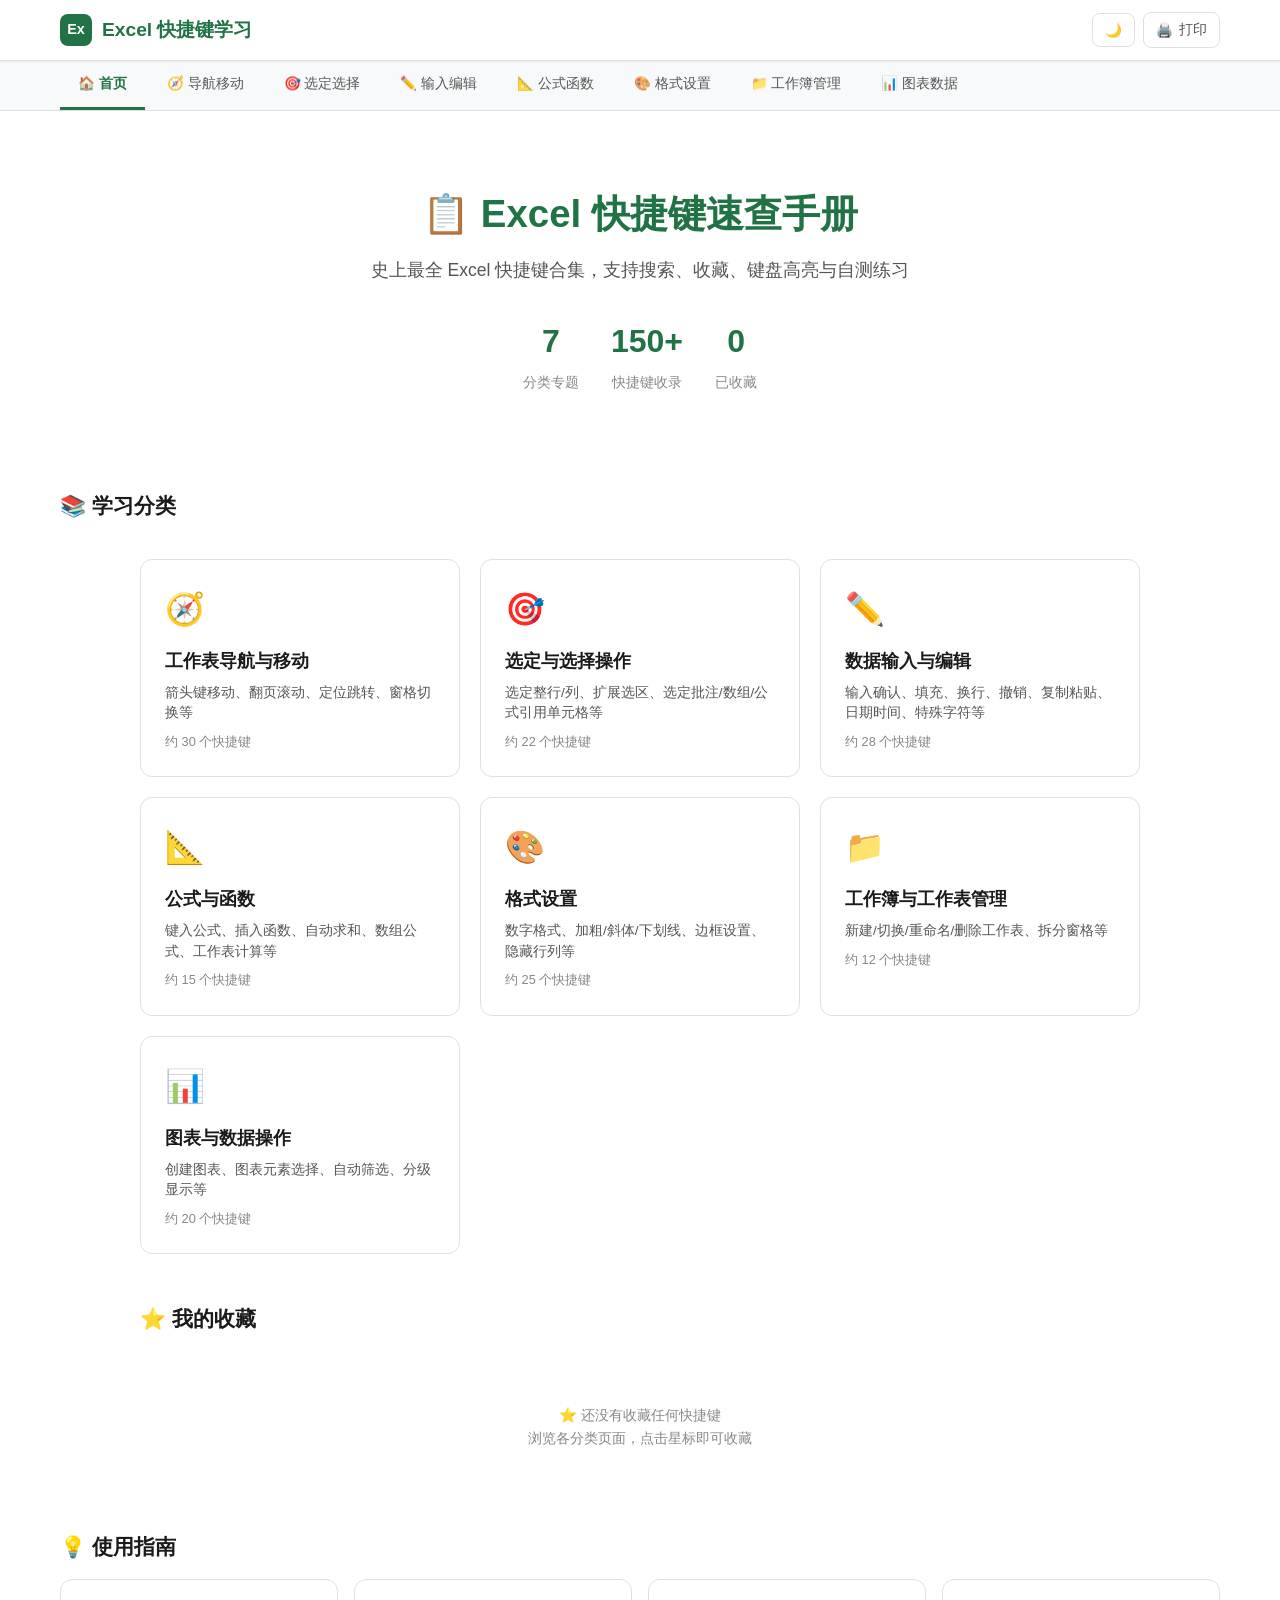
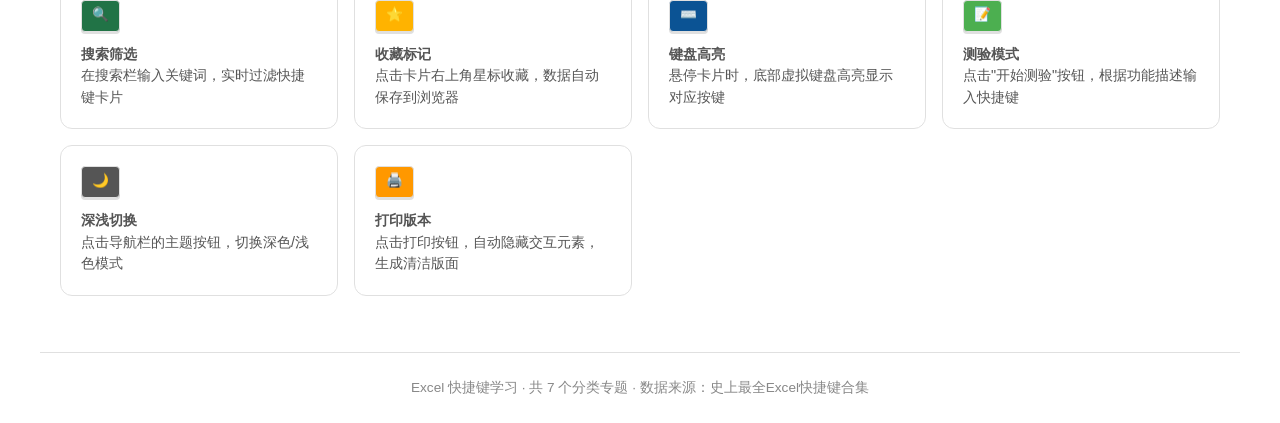
==== excel快捷键/index.html @ 7043cbdb "Add files via upload" ====
<!DOCTYPE html>
<html lang="zh-CN">
<head>
  <meta charset="UTF-8">
  <meta name="viewport" content="width=device-width, initial-scale=1.0">
  <title>Excel 快捷键学习 - 首页</title>
  <link rel="stylesheet" href="common.css">
  <style>
    /* 首页额外样式 */
    .hero-search {
      max-width: 500px;
      margin: 0 auto 40px;
      position: relative;
    }
    .hero-search input {
      width: 100%;
      padding: 14px 20px 14px 48px;
      border: 2px solid var(--border-color);
      border-radius: 28px;
      background: var(--bg-card);
      color: var(--text-primary);
      font-size: 1rem;
      outline: none;
      transition: border-color var(--transition-fast), box-shadow var(--transition-fast);
    }
    .hero-search input:focus {
      border-color: var(--color-primary);
      box-shadow: 0 0 0 4px rgba(33, 115, 70, 0.12);
    }
    .hero-search-icon {
      position: absolute;
      left: 18px;
      top: 50%;
      transform: translateY(-50%);
      font-size: 1.2rem;
      color: var(--text-tertiary);
      pointer-events: none;
    }
    .quick-stats {
      display: flex;
      justify-content: center;
      gap: 32px;
      margin-bottom: 48px;
      flex-wrap: wrap;
    }
    .quick-stat {
      text-align: center;
    }
    .quick-stat-number {
      font-size: 2rem;
      font-weight: 800;
      color: var(--color-primary);
    }
    .quick-stat-label {
      font-size: 0.85rem;
      color: var(--text-tertiary);
      margin-top: 4px;
    }
    .section-header {
      display: flex;
      align-items: center;
      justify-content: space-between;
      margin-bottom: 20px;
    }
    .view-all-link {
      font-size: 0.85rem;
      color: var(--text-link);
    }
  </style>
</head>
<body>

  <!-- ========== 顶部导航栏 ========== -->
  <nav class="top-nav">
    <div class="top-nav-inner">
      <a href="index.html" class="nav-brand">
        <div class="nav-brand-icon">Ex</div>
        <span>Excel 快捷键学习</span>
      </a>
      <div class="nav-actions">
        <button class="nav-btn tooltip" id="theme-toggle-btn" data-tooltip="切换主题" onclick="ExcelShortcuts.ThemeManager.toggle()">🌙</button>
        <button class="nav-btn tooltip" id="print-btn" data-tooltip="打印页面">🖨️ <span class="btn-text">打印</span></button>
      </div>
    </div>
  </nav>

  <!-- ========== 分类标签栏 ========== -->
  <div class="category-bar">
    <div class="category-bar-inner">
      <a class="category-tab active" href="index.html">🏠 首页</a>
      <a class="category-tab" href="page1-navigation.html">🧭 导航移动</a>
      <a class="category-tab" href="page2-selection.html">🎯 选定选择</a>
      <a class="category-tab" href="page3-editing.html">✏️ 输入编辑</a>
      <a class="category-tab" href="page4-formula.html">📐 公式函数</a>
      <a class="category-tab" href="page5-format.html">🎨 格式设置</a>
      <a class="category-tab" href="page6-workbook.html">📁 工作簿管理</a>
      <a class="category-tab" href="page7-chart-data.html">📊 图表数据</a>
    </div>
  </div>

  <!-- ========== 主内容 ========== -->
  <main class="main-content">

    <!-- Hero 区域 -->
    <section class="hero">
      <h1 class="hero-title">📋 Excel 快捷键速查手册</h1>
      <p class="hero-subtitle">史上最全 Excel 快捷键合集，支持搜索、收藏、键盘高亮与自测练习</p>

      <!-- 快速统计 -->
      <div class="quick-stats">
        <div class="quick-stat">
          <div class="quick-stat-number">7</div>
          <div class="quick-stat-label">分类专题</div>
        </div>
        <div class="quick-stat">
          <div class="quick-stat-number">150+</div>
          <div class="quick-stat-label">快捷键收录</div>
        </div>
        <div class="quick-stat">
          <div class="quick-stat-number" id="fav-count">0</div>
          <div class="quick-stat-label">已收藏</div>
        </div>
      </div>
    </section>

    <!-- 分类入口 -->
    <section>
      <div class="section-header">
        <h2 class="section-title">📚 学习分类</h2>
      </div>
      <div class="category-cards">

        <a class="category-card" href="page1-navigation.html">
          <div class="category-card-icon">🧭</div>
          <div class="category-card-title">工作表导航与移动</div>
          <div class="card-desc" style="font-size:0.85rem;">箭头键移动、翻页滚动、定位跳转、窗格切换等</div>
          <div class="category-card-count">约 30 个快捷键</div>
        </a>

        <a class="category-card" href="page2-selection.html">
          <div class="category-card-icon">🎯</div>
          <div class="category-card-title">选定与选择操作</div>
          <div class="card-desc" style="font-size:0.85rem;">选定整行/列、扩展选区、选定批注/数组/公式引用单元格等</div>
          <div class="category-card-count">约 22 个快捷键</div>
        </a>

        <a class="category-card" href="page3-editing.html">
          <div class="category-card-icon">✏️</div>
          <div class="category-card-title">数据输入与编辑</div>
          <div class="card-desc" style="font-size:0.85rem;">输入确认、填充、换行、撤销、复制粘贴、日期时间、特殊字符等</div>
          <div class="category-card-count">约 28 个快捷键</div>
        </a>

        <a class="category-card" href="page4-formula.html">
          <div class="category-card-icon">📐</div>
          <div class="category-card-title">公式与函数</div>
          <div class="card-desc" style="font-size:0.85rem;">键入公式、插入函数、自动求和、数组公式、工作表计算等</div>
          <div class="category-card-count">约 15 个快捷键</div>
        </a>

        <a class="category-card" href="page5-format.html">
          <div class="category-card-icon">🎨</div>
          <div class="category-card-title">格式设置</div>
          <div class="card-desc" style="font-size:0.85rem;">数字格式、加粗/斜体/下划线、边框设置、隐藏行列等</div>
          <div class="category-card-count">约 25 个快捷键</div>
        </a>

        <a class="category-card" href="page6-workbook.html">
          <div class="category-card-icon">📁</div>
          <div class="category-card-title">工作簿与工作表管理</div>
          <div class="card-desc" style="font-size:0.85rem;">新建/切换/重命名/删除工作表、拆分窗格等</div>
          <div class="category-card-count">约 12 个快捷键</div>
        </a>

        <a class="category-card" href="page7-chart-data.html">
          <div class="category-card-icon">📊</div>
          <div class="category-card-title">图表与数据操作</div>
          <div class="card-desc" style="font-size:0.85rem;">创建图表、图表元素选择、自动筛选、分级显示等</div>
          <div class="category-card-count">约 20 个快捷键</div>
        </a>

      </div>
    </section>

    <!-- 收藏列表 -->
    <section class="favorites-section">
      <div class="section-header">
        <h2 class="section-title">⭐ 我的收藏</h2>
        <span class="view-all-link" id="clear-fav-btn" style="cursor:pointer; display:none;" onclick="clearAllFavorites()">清空收藏</span>
      </div>
      <div id="favorites-list">
        <div class="empty-state">⭐ 还没有收藏任何快捷键<br>浏览各分类页面，点击星标即可收藏</div>
      </div>
    </section>

    <!-- 使用指南 -->
    <section style="margin-top:48px;">
      <h2 class="section-title">💡 使用指南</h2>
      <div class="cards-grid" style="grid-template-columns: repeat(auto-fill, minmax(220px, 1fr));">

        <div class="shortcut-card" style="cursor:default;">
          <div class="card-header"><div class="card-keys"><span class="key-tag" style="background:var(--color-primary);color:#fff;">🔍</span></div></div>
          <div class="card-desc"><strong>搜索筛选</strong><br>在搜索栏输入关键词，实时过滤快捷键卡片</div>
        </div>

        <div class="shortcut-card" style="cursor:default;">
          <div class="card-header"><div class="card-keys"><span class="key-tag" style="background:var(--color-star);color:#fff;">⭐</span></div></div>
          <div class="card-desc"><strong>收藏标记</strong><br>点击卡片右上角星标收藏，数据自动保存到浏览器</div>
        </div>

        <div class="shortcut-card" style="cursor:default;">
          <div class="card-header"><div class="card-keys"><span class="key-tag" style="background:var(--color-accent);color:#fff;">⌨️</span></div></div>
          <div class="card-desc"><strong>键盘高亮</strong><br>悬停卡片时，底部虚拟键盘高亮显示对应按键</div>
        </div>

        <div class="shortcut-card" style="cursor:default;">
          <div class="card-header"><div class="card-keys"><span class="key-tag" style="background:var(--color-success);color:#fff;">📝</span></div></div>
          <div class="card-desc"><strong>测验模式</strong><br>点击"开始测验"按钮，根据功能描述输入快捷键</div>
        </div>

        <div class="shortcut-card" style="cursor:default;">
          <div class="card-header"><div class="card-keys"><span class="key-tag" style="background:var(--text-secondary);color:#fff;">🌙</span></div></div>
          <div class="card-desc"><strong>深浅切换</strong><br>点击导航栏的主题按钮，切换深色/浅色模式</div>
        </div>

        <div class="shortcut-card" style="cursor:default;">
          <div class="card-header"><div class="card-keys"><span class="key-tag" style="background:var(--color-warning);color:#fff;">🖨️</span></div></div>
          <div class="card-desc"><strong>打印版本</strong><br>点击打印按钮，自动隐藏交互元素，生成清洁版面</div>
        </div>

      </div>
    </section>

  </main>

  <!-- ========== 页脚 ========== -->
  <footer class="page-footer" style="justify-content:center;">
    <div class="footer-page-info">Excel 快捷键学习 · 共 7 个分类专题 · 数据来源：史上最全Excel快捷键合集</div>
  </footer>

  <!-- ========== 全局数据（首页用于收藏展示） ========== -->
  <script>
    // 首页的全局快捷键数据（用于收藏展示）
    window.ALL_SHORTCUTS = [
      // Page 1 - 导航移动
      {id:'nav-01',keys:'箭头键',desc:'向上、下、左或右移动一个单元格',subcategory:'基础移动'},
      {id:'nav-02',keys:'Ctrl+箭头键',desc:'移动到当前数据区域的边缘',subcategory:'基础移动'},
      {id:'nav-03',keys:'Home',desc:'移动到行首',subcategory:'基础移动'},
      {id:'nav-04',keys:'Ctrl+Home',desc:'移动到工作表的开头',subcategory:'基础移动'},
      {id:'nav-05',keys:'Ctrl+End',desc:'移动到工作表的最后一个单元格',subcategory:'基础移动'},
      {id:'nav-06',keys:'PageDown',desc:'向下移动一屏',subcategory:'翻页滚动'},
      {id:'nav-07',keys:'PageUp',desc:'向上移动一屏',subcategory:'翻页滚动'},
      {id:'nav-08',keys:'Alt+PageDown',desc:'向右移动一屏',subcategory:'翻页滚动'},
      {id:'nav-09',keys:'Alt+PageUp',desc:'向左移动一屏',subcategory:'翻页滚动'},
      {id:'nav-10',keys:'Ctrl+F6',desc:'"窗口"菜单上的"拆分"命令',subcategory:'窗格切换'},
      {id:'nav-11',keys:'Shift+F6',desc:'切换到被拆分的工作表中的上一个窗格',subcategory:'窗格切换'},
      {id:'nav-12',keys:'Ctrl+Backspace',desc:'滚动以显示活动单元格',subcategory:'翻页滚动'},
      {id:'nav-13',keys:'F5',desc:'弹出"定位"对话框',subcategory:'定位查找'},
      {id:'nav-14',keys:'Shift+F5',desc:'弹出"查找"对话框',subcategory:'定位查找'},
      {id:'nav-15',keys:'Shift+F4',desc:'重复上一次"查找"操作',subcategory:'定位查找'},
      {id:'nav-16',keys:'Enter',desc:'在选定区域内从上往下移动',subcategory:'区域内移动'},
      {id:'nav-17',keys:'Shift+Enter',desc:'在选定区域内从下往上移动',subcategory:'区域内移动'},
      {id:'nav-18',keys:'Tab',desc:'在选定区域中从左向右移动',subcategory:'区域内移动'},
      {id:'nav-19',keys:'Shift+Tab',desc:'在选定区域中从右向左移动',subcategory:'区域内移动'},
      {id:'nav-20',keys:'Ctrl+句号',desc:'按顺时针方向移动到选定区域的下一个角',subcategory:'区域内移动'},
      {id:'nav-21',keys:'Ctrl+Alt+向右键',desc:'向右切换到下一个不相邻的选定区域',subcategory:'区域内移动'},
      {id:'nav-22',keys:'Ctrl+Alt+向左键',desc:'向左切换到下一个不相邻的选定区域',subcategory:'区域内移动'},
      {id:'nav-23',keys:'End',desc:'打开或关闭"结束"模式',subcategory:'End模式'},
      {id:'nav-24',keys:'End+箭头键',desc:'在一行或一列内以数据块为单位移动',subcategory:'End模式'},
      {id:'nav-25',keys:'End+Home',desc:'移动到工作表的最后一个单元格',subcategory:'End模式'},
      {id:'nav-26',keys:'End+Enter',desc:'移动到当前行中最右边的非空单元格',subcategory:'End模式'},
      {id:'nav-27',keys:'ScrollLock',desc:'打开或关闭ScrollLock',subcategory:'ScrollLock模式'},
      {id:'nav-28',keys:'ScrollLock+Home',desc:'移动到窗口左上角的单元格',subcategory:'ScrollLock模式'},
      {id:'nav-29',keys:'ScrollLock+End',desc:'移动到窗口右下角的单元格',subcategory:'ScrollLock模式'},
      {id:'nav-30',keys:'ScrollLock+向上/向下键',desc:'向上或向下滚动一行',subcategory:'ScrollLock模式'},
      // Page 2 - 选定选择
      {id:'sel-01',keys:'Ctrl+空格',desc:'选定整列',subcategory:'基础选定'},
      {id:'sel-02',keys:'Shift+空格',desc:'选定整行',subcategory:'基础选定'},
      {id:'sel-03',keys:'Ctrl+A',desc:'选定整张工作表',subcategory:'基础选定'},
      {id:'sel-04',keys:'Shift+Backspace',desc:'在选定了多个单元格的情况下，只选定活动单元格',subcategory:'基础选定'},
      {id:'sel-05',keys:'Ctrl+Shift+空格键',desc:'选定工作表上的所有对象',subcategory:'基础选定'},
      {id:'sel-06',keys:'Ctrl+6',desc:'在隐藏对象、显示对象和显示对象占位符之间切换',subcategory:'基础选定'},
      {id:'sel-07',keys:'Ctrl+Shift+*',desc:'选定活动单元格周围的当前区域',subcategory:'特殊选定'},
      {id:'sel-08',keys:'Ctrl+/',desc:'选定包含活动单元格的数组',subcategory:'特殊选定'},
      {id:'sel-09',keys:'Ctrl+Shift+O',desc:'选定含有批注的所有单元格',subcategory:'特殊选定'},
      {id:'sel-10',keys:'Ctrl+\\',desc:'在选定的行中，选取与活动单元格中的值不匹配的单元格',subcategory:'特殊选定'},
      {id:'sel-11',keys:'Ctrl+Shift+|',desc:'在选定的列中，选取与活动单元格中的值不匹配的单元格',subcategory:'特殊选定'},
      {id:'sel-12',keys:'Ctrl+[',desc:'选取由公式直接引用的所有单元格',subcategory:'公式引用选定'},
      {id:'sel-13',keys:'Ctrl+Shift+{',desc:'选取由公式直接或间接引用的所有单元格',subcategory:'公式引用选定'},
      {id:'sel-14',keys:'Ctrl+]',desc:'选取包含直接引用活动单元格的公式的单元格',subcategory:'公式引用选定'},
      {id:'sel-15',keys:'Ctrl+Shift+}',desc:'选取包含直接或间接引用活动单元格的公式的单元格',subcategory:'公式引用选定'},
      {id:'sel-16',keys:'Alt+;',desc:'选取当前选定区域中的可见单元格',subcategory:'特殊选定'},
      {id:'sel-17',keys:'F8',desc:'打开或关闭扩展模式',subcategory:'扩展选区'},
      {id:'sel-18',keys:'Shift+F8',desc:'将其他区域的单元格添加到选定区域中',subcategory:'扩展选区'},
      {id:'sel-19',keys:'Shift+箭头键',desc:'将选定区域扩展一个单元格',subcategory:'扩展选区'},
      {id:'sel-20',keys:'Shift+Home',desc:'将选定区域扩展到行首',subcategory:'扩展选区'},
      {id:'sel-21',keys:'Ctrl+Shift+Home',desc:'将选定区域扩展到工作表的开始处',subcategory:'扩展选区'},
      {id:'sel-22',keys:'Ctrl+Shift+End',desc:'将选定区域扩展到工作表上最后一个使用的单元格',subcategory:'扩展选区'},
      // Page 3 - 输入编辑
      {id:'edit-01',keys:'Enter',desc:'完成单元格输入并选取下一个单元格',subcategory:'输入确认'},
      {id:'edit-02',keys:'Alt+Enter',desc:'在单元格中换行',subcategory:'输入确认'},
      {id:'edit-03',keys:'Ctrl+Enter',desc:'用当前输入项填充选定的单元格区域',subcategory:'输入确认'},
      {id:'edit-04',keys:'Shift+Enter',desc:'完成单元格输入并向上选取上一个单元格',subcategory:'输入确认'},
      {id:'edit-05',keys:'Tab',desc:'完成单元格输入并向右选取下一个单元格',subcategory:'输入确认'},
      {id:'edit-06',keys:'Shift+Tab',desc:'完成单元格输入并向左选取上一个单元格',subcategory:'输入确认'},
      {id:'edit-07',keys:'Esc',desc:'取消单元格输入',subcategory:'输入确认'},
      {id:'edit-08',keys:'F4',desc:'重复上一次操作',subcategory:'编辑操作'},
      {id:'edit-09',keys:'Ctrl+D',desc:'向下填充',subcategory:'填充操作'},
      {id:'edit-10',keys:'Ctrl+R',desc:'向右填充',subcategory:'填充操作'},
      {id:'edit-11',keys:'Ctrl+Shift+F3',desc:'由行列标志创建名称',subcategory:'名称管理'},
      {id:'edit-12',keys:'Ctrl+F3',desc:'定义名称',subcategory:'名称管理'},
      {id:'edit-13',keys:'Ctrl+K',desc:'插入超链接',subcategory:'插入操作'},
      {id:'edit-14',keys:'Ctrl+;',desc:'输入日期',subcategory:'日期时间'},
      {id:'edit-15',keys:'Ctrl+Shift+:',desc:'输入时间',subcategory:'日期时间'},
      {id:'edit-16',keys:'Ctrl+Z',desc:'撤销上一次操作',subcategory:'编辑操作'},
      {id:'edit-17',keys:'Ctrl+C',desc:'复制选定的单元格',subcategory:'复制粘贴'},
      {id:'edit-18',keys:'Ctrl+X',desc:'剪切选定的单元格',subcategory:'复制粘贴'},
      {id:'edit-19',keys:'Ctrl+V',desc:'粘贴复制的单元格',subcategory:'复制粘贴'},
      {id:'edit-20',keys:'Del',desc:'清除选定单元格的内容',subcategory:'删除清除'},
      {id:'edit-21',keys:'Ctrl+连字符',desc:'删除选定的单元格',subcategory:'删除清除'},
      {id:'edit-22',keys:'Backspace',desc:'编辑活动单元格，然后清除该单元格',subcategory:'删除清除'},
      {id:'edit-23',keys:'F2',desc:'编辑活动单元格，将插入点放置到内容末尾',subcategory:'编辑操作'},
      {id:'edit-24',keys:'F7',desc:'弹出"拼写检查"对话框',subcategory:'编辑操作'},
      {id:'edit-25',keys:'Shift+F2',desc:'编辑单元格批注',subcategory:'编辑操作'},
      {id:'edit-26',keys:'Ctrl+Del',desc:'删除插入点到行末的文本',subcategory:'删除清除'},
      {id:'edit-27',keys:'Alt+向下键',desc:'显示清单的当前列中的数值下拉列表',subcategory:'输入辅助'},
      {id:'edit-28',keys:'Ctrl+Shift+Z',desc:'弹出"自动更正"智能标记时，撤销或恢复上一次的自动更正',subcategory:'编辑操作'},
      // Page 4 - 公式函数
      {id:'form-01',keys:'=',desc:'键入公式',subcategory:'公式输入'},
      {id:'form-02',keys:'F2',desc:'关闭编辑状态后，将插入点移动到编辑栏内',subcategory:'公式编辑'},
      {id:'form-03',keys:'Backspace',desc:'在编辑栏内，向左删除一个字符',subcategory:'公式编辑'},
      {id:'form-04',keys:'Ctrl+Shift+Enter',desc:'将公式作为数组公式输入',subcategory:'公式输入'},
      {id:'form-05',keys:'Shift+F3',desc:'在公式中，显示"插入函数"对话框',subcategory:'函数插入'},
      {id:'form-06',keys:'Ctrl+A',desc:'当插入点位于公式中函数名称右侧时，弹出"函数参数"对话框',subcategory:'函数插入'},
      {id:'form-07',keys:'Ctrl+Shift+A',desc:'当插入点位于函数名称右侧时，插入参数名和括号',subcategory:'函数插入'},
      {id:'form-08',keys:'F3',desc:'将定义的名称粘贴到公式中',subcategory:'公式编辑'},
      {id:'form-09',keys:'Alt+=',desc:'用SUM函数插入"自动求和"公式',subcategory:'快速公式'},
      {id:'form-10',keys:'Ctrl+Shift+\"',desc:'将活动单元格上方单元格中的数值复制到当前单元格或编辑栏',subcategory:'快速公式'},
      {id:'form-11',keys:"Ctrl+'",desc:'将活动单元格上方单元格中的公式复制到当前单元格或编辑栏',subcategory:'快速公式'},
      {id:'form-12',keys:'Ctrl+`',desc:'在显示单元格值和显示公式之间切换',subcategory:'公式显示'},
      {id:'form-13',keys:'F9',desc:'计算所有打开的工作簿中的所有工作表',subcategory:'计算控制'},
      {id:'form-14',keys:'Shift+F9',desc:'计算活动工作表',subcategory:'计算控制'},
      // Page 5 - 格式设置
      {id:'fmt-01',keys:'Alt+\'',desc:'弹出"样式"对话框',subcategory:'对话框'},
      {id:'fmt-02',keys:'Ctrl+1',desc:'弹出"单元格格式"对话框',subcategory:'对话框'},
      {id:'fmt-03',keys:'Ctrl+Shift+~',desc:'应用"常规"数字格式',subcategory:'数字格式'},
      {id:'fmt-04',keys:'Ctrl+Shift+$',desc:'应用带两个小数位的"贷币"格式',subcategory:'数字格式'},
      {id:'fmt-05',keys:'Ctrl+Shift+%',desc:'应用不带小数位的"百分比"格式',subcategory:'数字格式'},
      {id:'fmt-06',keys:'Ctrl+Shift+^',desc:'应用带两位小数位的"科学记数"数字格式',subcategory:'数字格式'},
      {id:'fmt-07',keys:'Ctrl+Shift+#',desc:'应用含年、月、日的"日期"格式',subcategory:'数字格式'},
      {id:'fmt-08',keys:'Ctrl+Shift+@',desc:'应用含小时和分钟的"时间"格式',subcategory:'数字格式'},
      {id:'fmt-09',keys:'Ctrl+Shift+!',desc:'应用带两位小数位、千位分隔符的数字格式',subcategory:'数字格式'},
      {id:'fmt-10',keys:'Ctrl+B',desc:'应用或取消加粗格式',subcategory:'字体样式'},
      {id:'fmt-11',keys:'Ctrl+I',desc:'应用或取消字体倾斜格式',subcategory:'字体样式'},
      {id:'fmt-12',keys:'Ctrl+U',desc:'应用或取消下画线',subcategory:'字体样式'},
      {id:'fmt-13',keys:'Ctrl+5',desc:'应用或取消删除线',subcategory:'字体样式'},
      {id:'fmt-14',keys:'Ctrl+9',desc:'隐藏选定行',subcategory:'行列操作'},
      {id:'fmt-15',keys:'Ctrl+Shift+(',desc:'取消选定区域内的所有隐藏行的隐藏状态',subcategory:'行列操作'},
      {id:'fmt-16',keys:'Ctrl+0',desc:'隐藏选定列',subcategory:'行列操作'},
      {id:'fmt-17',keys:'Ctrl+Shift+)',desc:'取消选定区域内的所有隐藏列的隐藏状态',subcategory:'行列操作'},
      {id:'fmt-18',keys:'Ctrl+Shift+&',desc:'对选定单元格应用外边框',subcategory:'边框设置'},
      {id:'fmt-19',keys:'Ctrl+Shift+_',desc:'取消选定单元格的外边框',subcategory:'边框设置'},
      {id:'fmt-20',keys:'Alt+T',desc:'应用或取消上框线',subcategory:'边框设置'},
      {id:'fmt-21',keys:'Alt+B',desc:'应用或取消下框线',subcategory:'边框设置'},
      {id:'fmt-22',keys:'Alt+L',desc:'应用或取消左框线',subcategory:'边框设置'},
      {id:'fmt-23',keys:'Alt+R',desc:'应用或取消右框线',subcategory:'边框设置'},
      {id:'fmt-24',keys:'Alt+H',desc:'应用或取消水平分隔线',subcategory:'边框设置'},
      {id:'fmt-25',keys:'Alt+V',desc:'应用或取消垂直分隔线',subcategory:'边框设置'},
      // Page 6 - 工作簿管理
      {id:'wb-01',keys:'Shift+F11',desc:'插入新工作表',subcategory:'工作表操作'},
      {id:'wb-02',keys:'Alt+Shift+F1',desc:'插入新工作表',subcategory:'工作表操作'},
      {id:'wb-03',keys:'Ctrl+PageDown',desc:'移动到工作簿中的下一张工作表',subcategory:'工作表切换'},
      {id:'wb-04',keys:'Ctrl+PageUp',desc:'移动到工作簿中的上一张工作表',subcategory:'工作表切换'},
      {id:'wb-05',keys:'Shift+Ctrl+PageDown',desc:'选定当前工作表和下一张工作表',subcategory:'工作表选定'},
      {id:'wb-06',keys:'Shift+Ctrl+PageUp',desc:'选定当前工作表和上一张工作表',subcategory:'工作表选定'},
      {id:'wb-07',keys:'Alt+O H R',desc:'对当前工作表重命名',subcategory:'工作表操作'},
      {id:'wb-08',keys:'Alt+E M',desc:'移动或复制当前工作表',subcategory:'工作表操作'},
      {id:'wb-09',keys:'Alt+E L',desc:'删除当前工作表',subcategory:'工作表操作'},
      // Page 7 - 图表与数据
      {id:'cd-01',keys:'F11',desc:'创建当前区域中数据的图表',subcategory:'图表创建'},
      {id:'cd-02',keys:'Alt+F1',desc:'创建当前区域中数据的图表（嵌入式）',subcategory:'图表创建'},
      {id:'cd-03',keys:'向下键',desc:'选定图表中的上一组元素',subcategory:'图表导航'},
      {id:'cd-04',keys:'向上键',desc:'选择图表中的下一组元素',subcategory:'图表导航'},
      {id:'cd-05',keys:'向右键',desc:'选择分组中的下一个元素',subcategory:'图表导航'},
      {id:'cd-06',keys:'向左键',desc:'选择分组中的上一个元素',subcategory:'图表导航'},
      {id:'cd-07',keys:'Alt+向下键',desc:'显示当前列的"自动筛选"列表',subcategory:'自动筛选'},
      {id:'cd-08',keys:'向下键',desc:'选择"自动筛选"列表中的下一项',subcategory:'自动筛选'},
      {id:'cd-09',keys:'向上键',desc:'选择"自动筛选"列表中的上一项',subcategory:'自动筛选'},
      {id:'cd-10',keys:'Alt+向上键',desc:'关闭当前列的"自动筛选"列表',subcategory:'自动筛选'},
      {id:'cd-11',keys:'Home',desc:'选择"自动筛选"列表中的第一项',subcategory:'自动筛选'},
      {id:'cd-12',keys:'End',desc:'选择"自动筛选"列表中的最后一项',subcategory:'自动筛选'},
      {id:'cd-13',keys:'Enter',desc:'根据"自动筛选"列表中的选项筛选区域',subcategory:'自动筛选'},
      {id:'cd-14',keys:'Alt+Shift+向右键',desc:'对行或列分组',subcategory:'分级显示'},
      {id:'cd-15',keys:'Alt+Shift+向左键',desc:'取消行或列分组',subcategory:'分级显示'},
      {id:'cd-16',keys:'Ctrl+8',desc:'显示或隐藏分级显示符号',subcategory:'分级显示'},
    ];
  </script>

  <script src="common.js"></script>

  <script>
    // 首页额外逻辑
    document.addEventListener('DOMContentLoaded', function() {
      // 更新收藏计数
      const favCountEl = document.getElementById('fav-count');
      if (favCountEl) {
        favCountEl.textContent = ExcelShortcuts.FavoritesManager.count();
      }

      // 显示/隐藏清空按钮
      const clearBtn = document.getElementById('clear-fav-btn');
      if (clearBtn && ExcelShortcuts.FavoritesManager.count() > 0) {
        clearBtn.style.display = '';
      }

      // 渲染收藏列表
      ExcelShortcuts.renderFavorites();
    });

    function clearAllFavorites() {
      if (confirm('确定要清空所有收藏吗？')) {
        localStorage.removeItem('excel-shortcut-favorites');
        ExcelShortcuts.renderFavorites();
        const favCountEl = document.getElementById('fav-count');
        if (favCountEl) favCountEl.textContent = '0';
        const clearBtn = document.getElementById('clear-fav-btn');
        if (clearBtn) clearBtn.style.display = 'none';
      }
    }
  </script>

</body>
</html>
---- excel快捷键/common.css ----
/* ============================================
   Excel 快捷键学习页面 - 公用样式
   ============================================ */

/* ---------- CSS 变量（主题） ---------- */
:root {
  /* 浅色模式 */
  --bg-primary: #FFFFFF;
  --bg-secondary: #F8F9FA;
  --bg-card: #FFFFFF;
  --bg-card-hover: #F0F7F0;
  --bg-nav: #FFFFFF;
  --bg-keyboard: #E8E8E8;
  --bg-key: #FFFFFF;
  --bg-key-highlight: #217346;
  --bg-badge: #E8F5E9;
  --bg-input: #FFFFFF;
  --bg-quiz-correct: #E8F5E9;
  --bg-quiz-wrong: #FFEBEE;
  --bg-modal: rgba(0,0,0,0.5);

  --text-primary: #1A1A1A;
  --text-secondary: #555555;
  --text-tertiary: #888888;
  --text-on-primary: #FFFFFF;
  --text-key: #333333;
  --text-key-highlight: #FFFFFF;
  --text-link: #0B5394;

  --color-primary: #217346;
  --color-primary-light: #2E8B57;
  --color-primary-dark: #1A5C38;
  --color-accent: #0B5394;
  --color-warning: #FF9800;
  --color-danger: #F44336;
  --color-success: #4CAF50;
  --color-star: #FFB300;
  --color-star-empty: #CCCCCC;

  --border-color: #E0E0E0;
  --border-radius: 12px;
  --border-radius-sm: 8px;
  --border-radius-xs: 4px;

  --shadow-sm: 0 1px 3px rgba(0,0,0,0.08);
  --shadow-md: 0 4px 12px rgba(0,0,0,0.1);
  --shadow-lg: 0 8px 24px rgba(0,0,0,0.12);

  --transition-fast: 0.15s ease;
  --transition-normal: 0.3s ease;

  --font-family: -apple-system, BlinkMacSystemFont, "Segoe UI", "PingFang SC", "Hiragino Sans GB", "Microsoft YaHei", "Helvetica Neue", Helvetica, Arial, sans-serif;
  --font-mono: "SF Mono", "Fira Code", "Fira Mono", "Roboto Mono", "Courier New", monospace;
}

/* 深色模式 */
[data-theme="dark"] {
  --bg-primary: #1A1A2E;
  --bg-secondary: #16213E;
  --bg-card: #1E2A4A;
  --bg-card-hover: #243358;
  --bg-nav: #0F1629;
  --bg-keyboard: #16213E;
  --bg-key: #1E2A4A;
  --bg-key-highlight: #4CAF50;
  --bg-badge: #1B3A1B;
  --bg-input: #1E2A4A;
  --bg-quiz-correct: #1B3A1B;
  --bg-quiz-wrong: #3A1B1B;

  --text-primary: #E0E0E0;
  --text-secondary: #AAAAAA;
  --text-tertiary: #777777;
  --text-on-primary: #FFFFFF;
  --text-key: #D0D0D0;
  --text-key-highlight: #FFFFFF;
  --text-link: #64B5F6;

  --color-primary: #4CAF50;
  --color-primary-light: #66BB6A;
  --color-primary-dark: #388E3C;

  --border-color: #2A3A5C;

  --shadow-sm: 0 1px 3px rgba(0,0,0,0.3);
  --shadow-md: 0 4px 12px rgba(0,0,0,0.4);
  --shadow-lg: 0 8px 24px rgba(0,0,0,0.5);
}

/* ---------- 全局重置 ---------- */
*, *::before, *::after {
  box-sizing: border-box;
  margin: 0;
  padding: 0;
}

html {
  font-size: 16px;
  scroll-behavior: smooth;
}

body {
  font-family: var(--font-family);
  background-color: var(--bg-primary);
  color: var(--text-primary);
  line-height: 1.6;
  transition: background-color var(--transition-normal), color var(--transition-normal);
  min-height: 100vh;
}

a {
  color: var(--text-link);
  text-decoration: none;
  transition: color var(--transition-fast);
}

a:hover {
  color: var(--color-primary-light);
}

/* ---------- 顶部导航栏 ---------- */
.top-nav {
  position: sticky;
  top: 0;
  z-index: 1000;
  background: var(--bg-nav);
  border-bottom: 1px solid var(--border-color);
  box-shadow: var(--shadow-sm);
  transition: background var(--transition-normal), border-color var(--transition-normal);
}

.top-nav-inner {
  max-width: 1200px;
  margin: 0 auto;
  padding: 0 20px;
  display: flex;
  align-items: center;
  justify-content: space-between;
  height: 60px;
}

.nav-brand {
  display: flex;
  align-items: center;
  gap: 10px;
  font-size: 1.2rem;
  font-weight: 700;
  color: var(--color-primary);
  white-space: nowrap;
}

.nav-brand-icon {
  width: 32px;
  height: 32px;
  background: var(--color-primary);
  color: var(--text-on-primary);
  border-radius: var(--border-radius-sm);
  display: flex;
  align-items: center;
  justify-content: center;
  font-weight: 900;
  font-size: 0.9rem;
}

.nav-search {
  flex: 1;
  max-width: 400px;
  margin: 0 20px;
  position: relative;
}

.nav-search input {
  width: 100%;
  padding: 8px 16px 8px 40px;
  border: 1px solid var(--border-color);
  border-radius: 20px;
  background: var(--bg-input);
  color: var(--text-primary);
  font-size: 0.9rem;
  outline: none;
  transition: border-color var(--transition-fast), box-shadow var(--transition-fast);
}

.nav-search input:focus {
  border-color: var(--color-primary);
  box-shadow: 0 0 0 3px rgba(33, 115, 70, 0.15);
}

.nav-search-icon {
  position: absolute;
  left: 14px;
  top: 50%;
  transform: translateY(-50%);
  color: var(--text-tertiary);
  font-size: 0.9rem;
  pointer-events: none;
}

.nav-actions {
  display: flex;
  align-items: center;
  gap: 8px;
}

.nav-btn {
  background: none;
  border: 1px solid var(--border-color);
  border-radius: var(--border-radius-sm);
  padding: 8px 12px;
  cursor: pointer;
  color: var(--text-secondary);
  font-size: 0.85rem;
  display: flex;
  align-items: center;
  gap: 6px;
  transition: all var(--transition-fast);
  white-space: nowrap;
}

.nav-btn:hover {
  background: var(--bg-secondary);
  color: var(--text-primary);
  border-color: var(--color-primary);
}

.nav-btn.active {
  background: var(--color-primary);
  color: var(--text-on-primary);
  border-color: var(--color-primary);
}

/* ---------- 分类标签栏 ---------- */
.category-bar {
  background: var(--bg-secondary);
  border-bottom: 1px solid var(--border-color);
  overflow-x: auto;
  -webkit-overflow-scrolling: touch;
  scrollbar-width: none;
}

.category-bar::-webkit-scrollbar {
  display: none;
}

.category-bar-inner {
  max-width: 1200px;
  margin: 0 auto;
  padding: 0 20px;
  display: flex;
  gap: 4px;
}

.category-tab {
  padding: 12px 18px;
  font-size: 0.85rem;
  color: var(--text-secondary);
  white-space: nowrap;
  border-bottom: 3px solid transparent;
  cursor: pointer;
  transition: all var(--transition-fast);
  text-decoration: none;
  display: block;
}

.category-tab:hover {
  color: var(--color-primary);
  background: var(--bg-card-hover);
}

.category-tab.active {
  color: var(--color-primary);
  border-bottom-color: var(--color-primary);
  font-weight: 600;
}

/* ---------- 主内容区 ---------- */
.main-content {
  max-width: 1200px;
  margin: 0 auto;
  padding: 24px 20px;
}

.page-header {
  margin-bottom: 24px;
}

.page-title {
  font-size: 1.8rem;
  font-weight: 700;
  color: var(--text-primary);
  margin-bottom: 8px;
}

.page-desc {
  font-size: 0.95rem;
  color: var(--text-secondary);
}

.page-stats {
  display: flex;
  gap: 16px;
  margin-top: 12px;
  flex-wrap: wrap;
}

.stat-badge {
  background: var(--bg-badge);
  color: var(--color-primary);
  padding: 4px 12px;
  border-radius: 20px;
  font-size: 0.8rem;
  font-weight: 500;
}

/* ---------- 子分类筛选 ---------- */
.sub-filter {
  display: flex;
  flex-wrap: wrap;
  gap: 8px;
  margin-bottom: 20px;
}

.sub-filter-btn {
  padding: 6px 14px;
  border: 1px solid var(--border-color);
  border-radius: 20px;
  background: var(--bg-card);
  color: var(--text-secondary);
  font-size: 0.8rem;
  cursor: pointer;
  transition: all var(--transition-fast);
}

.sub-filter-btn:hover,
.sub-filter-btn.active {
  background: var(--color-primary);
  color: var(--text-on-primary);
  border-color: var(--color-primary);
}

/* ---------- 快捷键卡片网格 ---------- */
.cards-grid {
  display: grid;
  grid-template-columns: repeat(auto-fill, minmax(280px, 1fr));
  gap: 16px;
  margin-bottom: 32px;
}

.shortcut-card {
  background: var(--bg-card);
  border: 1px solid var(--border-color);
  border-radius: var(--border-radius);
  padding: 20px;
  cursor: pointer;
  transition: all var(--transition-normal);
  position: relative;
  display: flex;
  flex-direction: column;
  gap: 12px;
}

.shortcut-card:hover {
  background: var(--bg-card-hover);
  box-shadow: var(--shadow-md);
  transform: translateY(-2px);
}

.shortcut-card.highlighted {
  border-color: var(--color-primary);
  box-shadow: 0 0 0 2px rgba(33, 115, 70, 0.2);
}

.card-header {
  display: flex;
  justify-content: space-between;
  align-items: flex-start;
}

.card-keys {
  display: flex;
  align-items: center;
  gap: 6px;
  flex-wrap: wrap;
}

.key-tag {
  display: inline-flex;
  align-items: center;
  justify-content: center;
  padding: 4px 10px;
  background: var(--bg-keyboard);
  border: 1px solid var(--border-color);
  border-radius: var(--border-radius-xs);
  font-family: var(--font-mono);
  font-size: 0.85rem;
  font-weight: 600;
  color: var(--text-key);
  min-width: 32px;
  text-align: center;
  box-shadow: 0 2px 0 var(--border-color);
  transition: all var(--transition-fast);
}

.key-plus {
  color: var(--text-tertiary);
  font-size: 0.8rem;
  font-weight: 400;
}

.card-star {
  background: none;
  border: none;
  cursor: pointer;
  font-size: 1.2rem;
  color: var(--color-star-empty);
  transition: color var(--transition-fast), transform var(--transition-fast);
  padding: 4px;
  line-height: 1;
}

.card-star:hover {
  transform: scale(1.2);
}

.card-star.starred {
  color: var(--color-star);
}

.card-desc {
  font-size: 0.9rem;
  color: var(--text-secondary);
  line-height: 1.5;
}

.card-subcategory {
  font-size: 0.75rem;
  color: var(--text-tertiary);
  padding-top: 4px;
  border-top: 1px solid var(--border-color);
}

/* 卡片隐藏（搜索/筛选） */
.shortcut-card.hidden {
  display: none;
}

/* ---------- 虚拟键盘 ---------- */
.keyboard-section {
  margin-top: 32px;
  padding: 20px;
  background: var(--bg-secondary);
  border-radius: var(--border-radius);
  border: 1px solid var(--border-color);
}

.keyboard-title {
  font-size: 0.9rem;
  color: var(--text-secondary);
  margin-bottom: 16px;
  display: flex;
  align-items: center;
  gap: 8px;
}

.keyboard-container {
  display: flex;
  flex-direction: column;
  gap: 6px;
  max-width: 900px;
  margin: 0 auto;
}

.keyboard-row {
  display: flex;
  gap: 4px;
  justify-content: center;
}

.kb-key {
  display: flex;
  align-items: center;
  justify-content: center;
  height: 40px;
  min-width: 40px;
  padding: 0 8px;
  background: var(--bg-key);
  border: 1px solid var(--border-color);
  border-radius: var(--border-radius-xs);
  font-size: 0.7rem;
  font-family: var(--font-mono);
  color: var(--text-key);
  cursor: default;
  transition: all var(--transition-fast);
  box-shadow: 0 2px 0 var(--border-color);
  user-select: none;
}

.kb-key.highlight {
  background: var(--bg-key-highlight);
  color: var(--text-key-highlight);
  border-color: var(--bg-key-highlight);
  box-shadow: 0 2px 0 var(--color-primary-dark);
  transform: translateY(-1px);
}

/* 特殊宽度按键 */
.kb-key.w-tab { min-width: 60px; }
.kb-key.w-caps { min-width: 72px; }
.kb-key.w-shift { min-width: 90px; }
.kb-key.w-ctrl { min-width: 56px; }
.kb-key.w-alt { min-width: 48px; }
.kb-key.w-space { min-width: 240px; flex-grow: 1; max-width: 300px; }
.kb-key.w-enter { min-width: 80px; }
.kb-key.w-backspace { min-width: 72px; }

/* ---------- 测验模式 ---------- */
.quiz-overlay {
  display: none;
  position: fixed;
  inset: 0;
  background: var(--bg-modal);
  z-index: 2000;
  align-items: center;
  justify-content: center;
  padding: 20px;
}

.quiz-overlay.active {
  display: flex;
}

.quiz-panel {
  background: var(--bg-card);
  border-radius: var(--border-radius);
  padding: 32px;
  max-width: 520px;
  width: 100%;
  box-shadow: var(--shadow-lg);
  text-align: center;
}

.quiz-question {
  font-size: 1.1rem;
  color: var(--text-primary);
  margin-bottom: 8px;
  font-weight: 600;
}

.quiz-desc {
  font-size: 1rem;
  color: var(--text-secondary);
  margin-bottom: 24px;
  padding: 16px;
  background: var(--bg-secondary);
  border-radius: var(--border-radius-sm);
}

.quiz-input {
  width: 100%;
  padding: 12px 16px;
  border: 2px solid var(--border-color);
  border-radius: var(--border-radius-sm);
  font-size: 1rem;
  font-family: var(--font-mono);
  background: var(--bg-input);
  color: var(--text-primary);
  text-align: center;
  outline: none;
  transition: border-color var(--transition-fast);
}

.quiz-input:focus {
  border-color: var(--color-primary);
}

.quiz-feedback {
  margin-top: 16px;
  padding: 12px;
  border-radius: var(--border-radius-sm);
  font-size: 0.9rem;
  display: none;
}

.quiz-feedback.correct {
  display: block;
  background: var(--bg-quiz-correct);
  color: var(--color-success);
}

.quiz-feedback.wrong {
  display: block;
  background: var(--bg-quiz-wrong);
  color: var(--color-danger);
}

.quiz-actions {
  margin-top: 20px;
  display: flex;
  gap: 12px;
  justify-content: center;
}

.quiz-btn {
  padding: 10px 24px;
  border: none;
  border-radius: var(--border-radius-sm);
  font-size: 0.9rem;
  cursor: pointer;
  transition: all var(--transition-fast);
}

.quiz-btn-primary {
  background: var(--color-primary);
  color: var(--text-on-primary);
}

.quiz-btn-primary:hover {
  background: var(--color-primary-light);
}

.quiz-btn-secondary {
  background: var(--bg-secondary);
  color: var(--text-secondary);
  border: 1px solid var(--border-color);
}

.quiz-btn-secondary:hover {
  background: var(--bg-card-hover);
}

.quiz-score {
  margin-top: 16px;
  font-size: 0.85rem;
  color: var(--text-tertiary);
}

/* ---------- 底部导航 ---------- */
.page-footer {
  max-width: 1200px;
  margin: 0 auto;
  padding: 24px 20px;
  display: flex;
  justify-content: space-between;
  align-items: center;
  border-top: 1px solid var(--border-color);
}

.footer-nav-btn {
  display: flex;
  align-items: center;
  gap: 8px;
  padding: 10px 20px;
  background: var(--bg-card);
  border: 1px solid var(--border-color);
  border-radius: var(--border-radius-sm);
  color: var(--text-secondary);
  font-size: 0.9rem;
  cursor: pointer;
  text-decoration: none;
  transition: all var(--transition-fast);
}

.footer-nav-btn:hover {
  background: var(--color-primary);
  color: var(--text-on-primary);
  border-color: var(--color-primary);
}

.footer-page-info {
  font-size: 0.85rem;
  color: var(--text-tertiary);
}

/* ---------- 首页专用 ---------- */
.hero {
  text-align: center;
  padding: 48px 20px;
}

.hero-title {
  font-size: 2.4rem;
  font-weight: 800;
  color: var(--color-primary);
  margin-bottom: 12px;
}

.hero-subtitle {
  font-size: 1.1rem;
  color: var(--text-secondary);
  margin-bottom: 32px;
}

.category-cards {
  display: grid;
  grid-template-columns: repeat(auto-fill, minmax(260px, 1fr));
  gap: 20px;
  max-width: 1000px;
  margin: 0 auto;
}

.category-card {
  background: var(--bg-card);
  border: 1px solid var(--border-color);
  border-radius: var(--border-radius);
  padding: 24px;
  text-align: left;
  text-decoration: none;
  transition: all var(--transition-normal);
  display: flex;
  flex-direction: column;
  gap: 8px;
}

.category-card:hover {
  box-shadow: var(--shadow-md);
  transform: translateY(-4px);
  border-color: var(--color-primary);
}

.category-card-icon {
  font-size: 2rem;
  margin-bottom: 4px;
}

.category-card-title {
  font-size: 1.1rem;
  font-weight: 600;
  color: var(--text-primary);
}

.category-card-count {
  font-size: 0.8rem;
  color: var(--text-tertiary);
}

/* 首页收藏列表 */
.favorites-section {
  margin-top: 48px;
  text-align: left;
  max-width: 1000px;
  margin-left: auto;
  margin-right: auto;
}

.section-title {
  font-size: 1.3rem;
  font-weight: 600;
  color: var(--text-primary);
  margin-bottom: 16px;
  display: flex;
  align-items: center;
  gap: 8px;
}

.empty-state {
  text-align: center;
  padding: 32px;
  color: var(--text-tertiary);
  font-size: 0.9rem;
}

/* ---------- 无结果提示 ---------- */
.no-results {
  display: none;
  text-align: center;
  padding: 48px 20px;
  color: var(--text-tertiary);
}

.no-results.visible {
  display: block;
}

.no-results-icon {
  font-size: 3rem;
  margin-bottom: 12px;
}

/* ---------- 响应式 ---------- */
@media (max-width: 768px) {
  .top-nav-inner {
    height: auto;
    flex-wrap: wrap;
    padding: 10px 16px;
    gap: 8px;
  }

  .nav-brand {
    font-size: 1rem;
  }

  .nav-search {
    order: 3;
    max-width: 100%;
    margin: 0;
    width: 100%;
  }

  .nav-actions {
    gap: 4px;
  }

  .nav-btn span.btn-text {
    display: none;
  }

  .cards-grid {
    grid-template-columns: 1fr;
    gap: 12px;
  }

  .hero-title {
    font-size: 1.6rem;
  }

  .hero-subtitle {
    font-size: 0.95rem;
  }

  .category-cards {
    grid-template-columns: 1fr;
  }

  .keyboard-section {
    display: none; /* 手机端隐藏虚拟键盘 */
  }

  .page-title {
    font-size: 1.4rem;
  }

  .quiz-panel {
    padding: 20px;
  }

  .page-footer {
    flex-direction: column;
    gap: 12px;
  }

  .footer-nav-btn {
    width: 100%;
    justify-content: center;
  }
}

@media (max-width: 480px) {
  .shortcut-card {
    padding: 16px;
  }

  .category-tab {
    padding: 10px 12px;
    font-size: 0.8rem;
  }
}

/* ---------- 打印样式 ---------- */
@media print {
  /* 隐藏交互元素 */
  .top-nav,
  .category-bar,
  .keyboard-section,
  .quiz-overlay,
  .page-footer,
  .nav-search,
  .nav-actions,
  .card-star,
  .sub-filter,
  .no-results {
    display: none !important;
  }

  body {
    background: #FFFFFF !important;
    color: #000000 !important;
    font-size: 11pt;
  }

  .main-content {
    max-width: 100%;
    padding: 0;
  }

  .page-title {
    font-size: 18pt;
    color: #000 !important;
    border-bottom: 2px solid #000;
    padding-bottom: 8px;
    margin-bottom: 16px;
  }

  .cards-grid {
    display: table;
    width: 100%;
    border-collapse: collapse;
  }

  .shortcut-card {
    display: table-row;
    border: none;
    border-radius: 0;
    padding: 0;
    box-shadow: none !important;
    transform: none !important;
    page-break-inside: avoid;
  }

  .shortcut-card .card-header,
  .shortcut-card .card-desc {
    display: table-cell;
    border: 1px solid #ccc;
    padding: 6px 10px;
    vertical-align: middle;
  }

  .shortcut-card .card-header {
    width: 35%;
    font-weight: bold;
  }

  .shortcut-card .card-subcategory {
    display: none;
  }

  .key-tag {
    background: #f0f0f0 !important;
    border: 1px solid #999 !important;
    color: #000 !important;
    box-shadow: none !important;
    font-size: 9pt;
  }

  .stat-badge {
    background: none !important;
    color: #000 !important;
    border: 1px solid #000;
  }
}

/* ---------- 动画 ---------- */
@keyframes fadeIn {
  from { opacity: 0; transform: translateY(8px); }
  to { opacity: 1; transform: translateY(0); }
}

@keyframes scaleIn {
  from { opacity: 0; transform: scale(0.95); }
  to { opacity: 1; transform: scale(1); }
}

@keyframes starPop {
  0% { transform: scale(1); }
  50% { transform: scale(1.4); }
  100% { transform: scale(1); }
}

.shortcut-card {
  animation: fadeIn 0.3s ease forwards;
}

.quiz-panel {
  animation: scaleIn 0.3s ease forwards;
}

.card-star.pop {
  animation: starPop 0.3s ease;
}

/* 延迟动画（卡片依次出现） */
.shortcut-card:nth-child(1) { animation-delay: 0s; }
.shortcut-card:nth-child(2) { animation-delay: 0.03s; }
.shortcut-card:nth-child(3) { animation-delay: 0.06s; }
.shortcut-card:nth-child(4) { animation-delay: 0.09s; }
.shortcut-card:nth-child(5) { animation-delay: 0.12s; }
.shortcut-card:nth-child(6) { animation-delay: 0.15s; }
.shortcut-card:nth-child(7) { animation-delay: 0.18s; }
.shortcut-card:nth-child(8) { animation-delay: 0.21s; }
.shortcut-card:nth-child(9) { animation-delay: 0.24s; }
.shortcut-card:nth-child(10) { animation-delay: 0.27s; }

/* ---------- 滚动条美化 ---------- */
::-webkit-scrollbar {
  width: 8px;
  height: 8px;
}

::-webkit-scrollbar-track {
  background: var(--bg-secondary);
}

::-webkit-scrollbar-thumb {
  background: var(--border-color);
  border-radius: 4px;
}

::-webkit-scrollbar-thumb:hover {
  background: var(--text-tertiary);
}

/* ---------- 工具提示 ---------- */
.tooltip {
  position: relative;
}

.tooltip::after {
  content: attr(data-tooltip);
  position: absolute;
  bottom: calc(100% + 8px);
  left: 50%;
  transform: translateX(-50%);
  background: var(--text-primary);
  color: var(--bg-primary);
  padding: 4px 10px;
  border-radius: var(--border-radius-xs);
  font-size: 0.75rem;
  white-space: nowrap;
  opacity: 0;
  pointer-events: none;
  transition: opacity var(--transition-fast);
}

.tooltip:hover::after {
  opacity: 1;
}
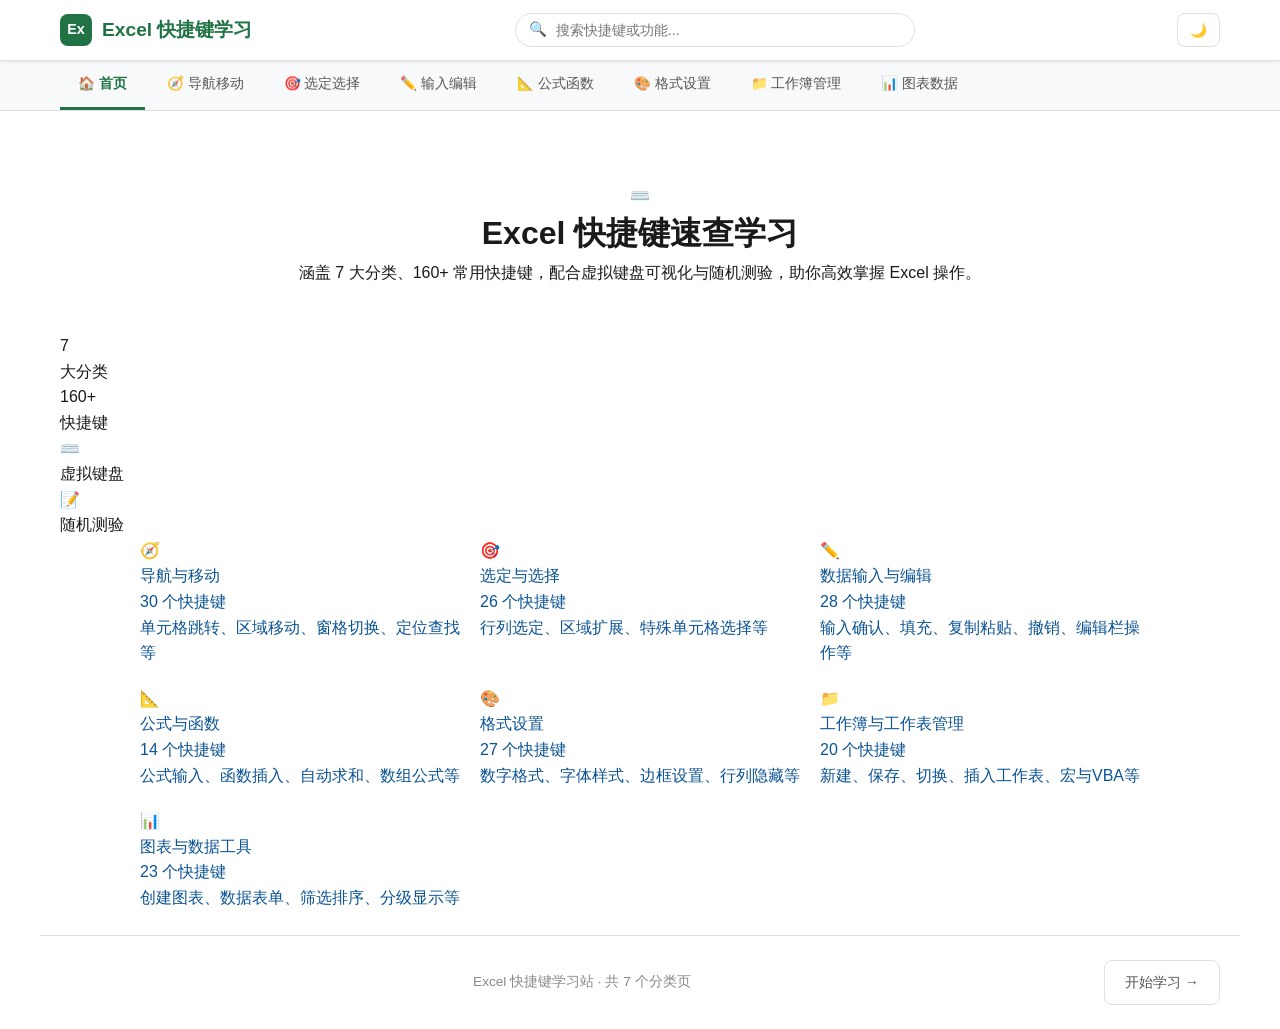
==== commit d04be333: "Update index.html" ====
--- a/excel快捷键/index.html
+++ b/excel快捷键/index.html
@@ -3,88 +3,29 @@
 <head>
   <meta charset="UTF-8">
   <meta name="viewport" content="width=device-width, initial-scale=1.0">
-  <title>Excel 快捷键学习 - 首页</title>
+  <title>Excel 快捷键学习</title>
   <link rel="stylesheet" href="common.css">
-  <style>
-    /* 首页额外样式 */
-    .hero-search {
-      max-width: 500px;
-      margin: 0 auto 40px;
-      position: relative;
-    }
-    .hero-search input {
-      width: 100%;
-      padding: 14px 20px 14px 48px;
-      border: 2px solid var(--border-color);
-      border-radius: 28px;
-      background: var(--bg-card);
-      color: var(--text-primary);
-      font-size: 1rem;
-      outline: none;
-      transition: border-color var(--transition-fast), box-shadow var(--transition-fast);
-    }
-    .hero-search input:focus {
-      border-color: var(--color-primary);
-      box-shadow: 0 0 0 4px rgba(33, 115, 70, 0.12);
-    }
-    .hero-search-icon {
-      position: absolute;
-      left: 18px;
-      top: 50%;
-      transform: translateY(-50%);
-      font-size: 1.2rem;
-      color: var(--text-tertiary);
-      pointer-events: none;
-    }
-    .quick-stats {
-      display: flex;
-      justify-content: center;
-      gap: 32px;
-      margin-bottom: 48px;
-      flex-wrap: wrap;
-    }
-    .quick-stat {
-      text-align: center;
-    }
-    .quick-stat-number {
-      font-size: 2rem;
-      font-weight: 800;
-      color: var(--color-primary);
-    }
-    .quick-stat-label {
-      font-size: 0.85rem;
-      color: var(--text-tertiary);
-      margin-top: 4px;
-    }
-    .section-header {
-      display: flex;
-      align-items: center;
-      justify-content: space-between;
-      margin-bottom: 20px;
-    }
-    .view-all-link {
-      font-size: 0.85rem;
-      color: var(--text-link);
-    }
-  </style>
 </head>
 <body>
 
-  <!-- ========== 顶部导航栏 ========== -->
+  <!-- 顶部导航栏 -->
   <nav class="top-nav">
     <div class="top-nav-inner">
       <a href="index.html" class="nav-brand">
         <div class="nav-brand-icon">Ex</div>
         <span>Excel 快捷键学习</span>
       </a>
+      <div class="nav-search">
+        <span class="nav-search-icon">🔍</span>
+        <input type="text" id="search-input" placeholder="搜索快捷键或功能..." autocomplete="off">
+      </div>
       <div class="nav-actions">
-        <button class="nav-btn tooltip" id="theme-toggle-btn" data-tooltip="切换主题" onclick="ExcelShortcuts.ThemeManager.toggle()">🌙</button>
-        <button class="nav-btn tooltip" id="print-btn" data-tooltip="打印页面">🖨️ <span class="btn-text">打印</span></button>
+        <button class="nav-btn tooltip" id="theme-toggle-btn" data-tooltip="切换主题">🌙</button>
       </div>
     </div>
   </nav>
 
-  <!-- ========== 分类标签栏 ========== -->
+  <!-- 分类标签栏 -->
   <div class="category-bar">
     <div class="category-bar-inner">
       <a class="category-tab active" href="index.html">🏠 首页</a>
@@ -98,336 +39,104 @@
     </div>
   </div>
 
-  <!-- ========== 主内容 ========== -->
+  <!-- 主内容 -->
   <main class="main-content">
 
-    <!-- Hero 区域 -->
-    <section class="hero">
-      <h1 class="hero-title">📋 Excel 快捷键速查手册</h1>
-      <p class="hero-subtitle">史上最全 Excel 快捷键合集，支持搜索、收藏、键盘高亮与自测练习</p>
+    <!-- 英雄区域 -->
+    <div class="hero">
+      <div class="hero-icon">⌨️</div>
+      <h1>Excel 快捷键速查学习</h1>
+      <p>涵盖 7 大分类、160+ 常用快捷键，配合虚拟键盘可视化与随机测验，助你高效掌握 Excel 操作。</p>
+    </div>
 
-      <!-- 快速统计 -->
-      <div class="quick-stats">
-        <div class="quick-stat">
-          <div class="quick-stat-number">7</div>
-          <div class="quick-stat-label">分类专题</div>
-        </div>
-        <div class="quick-stat">
-          <div class="quick-stat-number">150+</div>
-          <div class="quick-stat-label">快捷键收录</div>
-        </div>
-        <div class="quick-stat">
-          <div class="quick-stat-number" id="fav-count">0</div>
-          <div class="quick-stat-label">已收藏</div>
-        </div>
+    <!-- 统计概览 -->
+    <div class="overview-stats">
+      <div class="overview-stat-card">
+        <div class="overview-stat-number">7</div>
+        <div class="overview-stat-label">大分类</div>
       </div>
-    </section>
+      <div class="overview-stat-card">
+        <div class="overview-stat-number">160+</div>
+        <div class="overview-stat-label">快捷键</div>
+      </div>
+      <div class="overview-stat-card">
+        <div class="overview-stat-number">⌨️</div>
+        <div class="overview-stat-label">虚拟键盘</div>
+      </div>
+      <div class="overview-stat-card">
+        <div class="overview-stat-number">📝</div>
+        <div class="overview-stat-label">随机测验</div>
+      </div>
+    </div>
 
-    <!-- 分类入口 -->
-    <section>
-      <div class="section-header">
-        <h2 class="section-title">📚 学习分类</h2>
-      </div>
-      <div class="category-cards">
+    <!-- 分类卡片导航 -->
+    <div class="category-cards">
 
-        <a class="category-card" href="page1-navigation.html">
-          <div class="category-card-icon">🧭</div>
-          <div class="category-card-title">工作表导航与移动</div>
-          <div class="card-desc" style="font-size:0.85rem;">箭头键移动、翻页滚动、定位跳转、窗格切换等</div>
-          <div class="category-card-count">约 30 个快捷键</div>
-        </a>
+      <a class="category-link-card" href="page1-navigation.html">
+        <div class="cat-card-icon">🧭</div>
+        <div class="cat-card-title">导航与移动</div>
+        <div class="cat-card-count">30 个快捷键</div>
+        <div class="cat-card-desc">单元格跳转、区域移动、窗格切换、定位查找等</div>
+      </a>
 
-        <a class="category-card" href="page2-selection.html">
-          <div class="category-card-icon">🎯</div>
-          <div class="category-card-title">选定与选择操作</div>
-          <div class="card-desc" style="font-size:0.85rem;">选定整行/列、扩展选区、选定批注/数组/公式引用单元格等</div>
-          <div class="category-card-count">约 22 个快捷键</div>
-        </a>
+      <a class="category-link-card" href="page2-selection.html">
+        <div class="cat-card-icon">🎯</div>
+        <div class="cat-card-title">选定与选择</div>
+        <div class="cat-card-count">26 个快捷键</div>
+        <div class="cat-card-desc">行列选定、区域扩展、特殊单元格选择等</div>
+      </a>
 
-        <a class="category-card" href="page3-editing.html">
-          <div class="category-card-icon">✏️</div>
-          <div class="category-card-title">数据输入与编辑</div>
-          <div class="card-desc" style="font-size:0.85rem;">输入确认、填充、换行、撤销、复制粘贴、日期时间、特殊字符等</div>
-          <div class="category-card-count">约 28 个快捷键</div>
-        </a>
+      <a class="category-link-card" href="page3-editing.html">
+        <div class="cat-card-icon">✏️</div>
+        <div class="cat-card-title">数据输入与编辑</div>
+        <div class="cat-card-count">28 个快捷键</div>
+        <div class="cat-card-desc">输入确认、填充、复制粘贴、撤销、编辑栏操作等</div>
+      </a>
 
-        <a class="category-card" href="page4-formula.html">
-          <div class="category-card-icon">📐</div>
-          <div class="category-card-title">公式与函数</div>
-          <div class="card-desc" style="font-size:0.85rem;">键入公式、插入函数、自动求和、数组公式、工作表计算等</div>
-          <div class="category-card-count">约 15 个快捷键</div>
-        </a>
+      <a class="category-link-card" href="page4-formula.html">
+        <div class="cat-card-icon">📐</div>
+        <div class="cat-card-title">公式与函数</div>
+        <div class="cat-card-count">14 个快捷键</div>
+        <div class="cat-card-desc">公式输入、函数插入、自动求和、数组公式等</div>
+      </a>
 
-        <a class="category-card" href="page5-format.html">
-          <div class="category-card-icon">🎨</div>
-          <div class="category-card-title">格式设置</div>
-          <div class="card-desc" style="font-size:0.85rem;">数字格式、加粗/斜体/下划线、边框设置、隐藏行列等</div>
-          <div class="category-card-count">约 25 个快捷键</div>
-        </a>
+      <a class="category-link-card" href="page5-format.html">
+        <div class="cat-card-icon">🎨</div>
+        <div class="cat-card-title">格式设置</div>
+        <div class="cat-card-count">27 个快捷键</div>
+        <div class="cat-card-desc">数字格式、字体样式、边框设置、行列隐藏等</div>
+      </a>
 
-        <a class="category-card" href="page6-workbook.html">
-          <div class="category-card-icon">📁</div>
-          <div class="category-card-title">工作簿与工作表管理</div>
-          <div class="card-desc" style="font-size:0.85rem;">新建/切换/重命名/删除工作表、拆分窗格等</div>
-          <div class="category-card-count">约 12 个快捷键</div>
-        </a>
+      <a class="category-link-card" href="page6-workbook.html">
+        <div class="cat-card-icon">📁</div>
+        <div class="cat-card-title">工作簿与工作表管理</div>
+        <div class="cat-card-count">20 个快捷键</div>
+        <div class="cat-card-desc">新建、保存、切换、插入工作表、宏与VBA等</div>
+      </a>
 
-        <a class="category-card" href="page7-chart-data.html">
-          <div class="category-card-icon">📊</div>
-          <div class="category-card-title">图表与数据操作</div>
-          <div class="card-desc" style="font-size:0.85rem;">创建图表、图表元素选择、自动筛选、分级显示等</div>
-          <div class="category-card-count">约 20 个快捷键</div>
-        </a>
+      <a class="category-link-card" href="page7-chart-data.html">
+        <div class="cat-card-icon">📊</div>
+        <div class="cat-card-title">图表与数据工具</div>
+        <div class="cat-card-count">23 个快捷键</div>
+        <div class="cat-card-desc">创建图表、数据表单、筛选排序、分级显示等</div>
+      </a>
 
-      </div>
-    </section>
-
-    <!-- 收藏列表 -->
-    <section class="favorites-section">
-      <div class="section-header">
-        <h2 class="section-title">⭐ 我的收藏</h2>
-        <span class="view-all-link" id="clear-fav-btn" style="cursor:pointer; display:none;" onclick="clearAllFavorites()">清空收藏</span>
-      </div>
-      <div id="favorites-list">
-        <div class="empty-state">⭐ 还没有收藏任何快捷键<br>浏览各分类页面，点击星标即可收藏</div>
-      </div>
-    </section>
-
-    <!-- 使用指南 -->
-    <section style="margin-top:48px;">
-      <h2 class="section-title">💡 使用指南</h2>
-      <div class="cards-grid" style="grid-template-columns: repeat(auto-fill, minmax(220px, 1fr));">
-
-        <div class="shortcut-card" style="cursor:default;">
-          <div class="card-header"><div class="card-keys"><span class="key-tag" style="background:var(--color-primary);color:#fff;">🔍</span></div></div>
-          <div class="card-desc"><strong>搜索筛选</strong><br>在搜索栏输入关键词，实时过滤快捷键卡片</div>
-        </div>
-
-        <div class="shortcut-card" style="cursor:default;">
-          <div class="card-header"><div class="card-keys"><span class="key-tag" style="background:var(--color-star);color:#fff;">⭐</span></div></div>
-          <div class="card-desc"><strong>收藏标记</strong><br>点击卡片右上角星标收藏，数据自动保存到浏览器</div>
-        </div>
-
-        <div class="shortcut-card" style="cursor:default;">
-          <div class="card-header"><div class="card-keys"><span class="key-tag" style="background:var(--color-accent);color:#fff;">⌨️</span></div></div>
-          <div class="card-desc"><strong>键盘高亮</strong><br>悬停卡片时，底部虚拟键盘高亮显示对应按键</div>
-        </div>
-
-        <div class="shortcut-card" style="cursor:default;">
-          <div class="card-header"><div class="card-keys"><span class="key-tag" style="background:var(--color-success);color:#fff;">📝</span></div></div>
-          <div class="card-desc"><strong>测验模式</strong><br>点击"开始测验"按钮，根据功能描述输入快捷键</div>
-        </div>
-
-        <div class="shortcut-card" style="cursor:default;">
-          <div class="card-header"><div class="card-keys"><span class="key-tag" style="background:var(--text-secondary);color:#fff;">🌙</span></div></div>
-          <div class="card-desc"><strong>深浅切换</strong><br>点击导航栏的主题按钮，切换深色/浅色模式</div>
-        </div>
-
-        <div class="shortcut-card" style="cursor:default;">
-          <div class="card-header"><div class="card-keys"><span class="key-tag" style="background:var(--color-warning);color:#fff;">🖨️</span></div></div>
-          <div class="card-desc"><strong>打印版本</strong><br>点击打印按钮，自动隐藏交互元素，生成清洁版面</div>
-        </div>
-
-      </div>
-    </section>
+    </div>
 
   </main>
 
-  <!-- ========== 页脚 ========== -->
-  <footer class="page-footer" style="justify-content:center;">
-    <div class="footer-page-info">Excel 快捷键学习 · 共 7 个分类专题 · 数据来源：史上最全Excel快捷键合集</div>
+  <!-- 底部 -->
+  <footer class="page-footer">
+    <span></span>
+    <span class="footer-page-info">Excel 快捷键学习站 · 共 7 个分类页</span>
+    <a href="page1-navigation.html" class="footer-nav-btn">开始学习 →</a>
   </footer>
 
-  <!-- ========== 全局数据（首页用于收藏展示） ========== -->
   <script>
-    // 首页的全局快捷键数据（用于收藏展示）
-    window.ALL_SHORTCUTS = [
-      // Page 1 - 导航移动
-      {id:'nav-01',keys:'箭头键',desc:'向上、下、左或右移动一个单元格',subcategory:'基础移动'},
-      {id:'nav-02',keys:'Ctrl+箭头键',desc:'移动到当前数据区域的边缘',subcategory:'基础移动'},
-      {id:'nav-03',keys:'Home',desc:'移动到行首',subcategory:'基础移动'},
-      {id:'nav-04',keys:'Ctrl+Home',desc:'移动到工作表的开头',subcategory:'基础移动'},
-      {id:'nav-05',keys:'Ctrl+End',desc:'移动到工作表的最后一个单元格',subcategory:'基础移动'},
-      {id:'nav-06',keys:'PageDown',desc:'向下移动一屏',subcategory:'翻页滚动'},
-      {id:'nav-07',keys:'PageUp',desc:'向上移动一屏',subcategory:'翻页滚动'},
-      {id:'nav-08',keys:'Alt+PageDown',desc:'向右移动一屏',subcategory:'翻页滚动'},
-      {id:'nav-09',keys:'Alt+PageUp',desc:'向左移动一屏',subcategory:'翻页滚动'},
-      {id:'nav-10',keys:'Ctrl+F6',desc:'"窗口"菜单上的"拆分"命令',subcategory:'窗格切换'},
-      {id:'nav-11',keys:'Shift+F6',desc:'切换到被拆分的工作表中的上一个窗格',subcategory:'窗格切换'},
-      {id:'nav-12',keys:'Ctrl+Backspace',desc:'滚动以显示活动单元格',subcategory:'翻页滚动'},
-      {id:'nav-13',keys:'F5',desc:'弹出"定位"对话框',subcategory:'定位查找'},
-      {id:'nav-14',keys:'Shift+F5',desc:'弹出"查找"对话框',subcategory:'定位查找'},
-      {id:'nav-15',keys:'Shift+F4',desc:'重复上一次"查找"操作',subcategory:'定位查找'},
-      {id:'nav-16',keys:'Enter',desc:'在选定区域内从上往下移动',subcategory:'区域内移动'},
-      {id:'nav-17',keys:'Shift+Enter',desc:'在选定区域内从下往上移动',subcategory:'区域内移动'},
-      {id:'nav-18',keys:'Tab',desc:'在选定区域中从左向右移动',subcategory:'区域内移动'},
-      {id:'nav-19',keys:'Shift+Tab',desc:'在选定区域中从右向左移动',subcategory:'区域内移动'},
-      {id:'nav-20',keys:'Ctrl+句号',desc:'按顺时针方向移动到选定区域的下一个角',subcategory:'区域内移动'},
-      {id:'nav-21',keys:'Ctrl+Alt+向右键',desc:'向右切换到下一个不相邻的选定区域',subcategory:'区域内移动'},
-      {id:'nav-22',keys:'Ctrl+Alt+向左键',desc:'向左切换到下一个不相邻的选定区域',subcategory:'区域内移动'},
-      {id:'nav-23',keys:'End',desc:'打开或关闭"结束"模式',subcategory:'End模式'},
-      {id:'nav-24',keys:'End+箭头键',desc:'在一行或一列内以数据块为单位移动',subcategory:'End模式'},
-      {id:'nav-25',keys:'End+Home',desc:'移动到工作表的最后一个单元格',subcategory:'End模式'},
-      {id:'nav-26',keys:'End+Enter',desc:'移动到当前行中最右边的非空单元格',subcategory:'End模式'},
-      {id:'nav-27',keys:'ScrollLock',desc:'打开或关闭ScrollLock',subcategory:'ScrollLock模式'},
-      {id:'nav-28',keys:'ScrollLock+Home',desc:'移动到窗口左上角的单元格',subcategory:'ScrollLock模式'},
-      {id:'nav-29',keys:'ScrollLock+End',desc:'移动到窗口右下角的单元格',subcategory:'ScrollLock模式'},
-      {id:'nav-30',keys:'ScrollLock+向上/向下键',desc:'向上或向下滚动一行',subcategory:'ScrollLock模式'},
-      // Page 2 - 选定选择
-      {id:'sel-01',keys:'Ctrl+空格',desc:'选定整列',subcategory:'基础选定'},
-      {id:'sel-02',keys:'Shift+空格',desc:'选定整行',subcategory:'基础选定'},
-      {id:'sel-03',keys:'Ctrl+A',desc:'选定整张工作表',subcategory:'基础选定'},
-      {id:'sel-04',keys:'Shift+Backspace',desc:'在选定了多个单元格的情况下，只选定活动单元格',subcategory:'基础选定'},
-      {id:'sel-05',keys:'Ctrl+Shift+空格键',desc:'选定工作表上的所有对象',subcategory:'基础选定'},
-      {id:'sel-06',keys:'Ctrl+6',desc:'在隐藏对象、显示对象和显示对象占位符之间切换',subcategory:'基础选定'},
-      {id:'sel-07',keys:'Ctrl+Shift+*',desc:'选定活动单元格周围的当前区域',subcategory:'特殊选定'},
-      {id:'sel-08',keys:'Ctrl+/',desc:'选定包含活动单元格的数组',subcategory:'特殊选定'},
-      {id:'sel-09',keys:'Ctrl+Shift+O',desc:'选定含有批注的所有单元格',subcategory:'特殊选定'},
-      {id:'sel-10',keys:'Ctrl+\\',desc:'在选定的行中，选取与活动单元格中的值不匹配的单元格',subcategory:'特殊选定'},
-      {id:'sel-11',keys:'Ctrl+Shift+|',desc:'在选定的列中，选取与活动单元格中的值不匹配的单元格',subcategory:'特殊选定'},
-      {id:'sel-12',keys:'Ctrl+[',desc:'选取由公式直接引用的所有单元格',subcategory:'公式引用选定'},
-      {id:'sel-13',keys:'Ctrl+Shift+{',desc:'选取由公式直接或间接引用的所有单元格',subcategory:'公式引用选定'},
-      {id:'sel-14',keys:'Ctrl+]',desc:'选取包含直接引用活动单元格的公式的单元格',subcategory:'公式引用选定'},
-      {id:'sel-15',keys:'Ctrl+Shift+}',desc:'选取包含直接或间接引用活动单元格的公式的单元格',subcategory:'公式引用选定'},
-      {id:'sel-16',keys:'Alt+;',desc:'选取当前选定区域中的可见单元格',subcategory:'特殊选定'},
-      {id:'sel-17',keys:'F8',desc:'打开或关闭扩展模式',subcategory:'扩展选区'},
-      {id:'sel-18',keys:'Shift+F8',desc:'将其他区域的单元格添加到选定区域中',subcategory:'扩展选区'},
-      {id:'sel-19',keys:'Shift+箭头键',desc:'将选定区域扩展一个单元格',subcategory:'扩展选区'},
-      {id:'sel-20',keys:'Shift+Home',desc:'将选定区域扩展到行首',subcategory:'扩展选区'},
-      {id:'sel-21',keys:'Ctrl+Shift+Home',desc:'将选定区域扩展到工作表的开始处',subcategory:'扩展选区'},
-      {id:'sel-22',keys:'Ctrl+Shift+End',desc:'将选定区域扩展到工作表上最后一个使用的单元格',subcategory:'扩展选区'},
-      // Page 3 - 输入编辑
-      {id:'edit-01',keys:'Enter',desc:'完成单元格输入并选取下一个单元格',subcategory:'输入确认'},
-      {id:'edit-02',keys:'Alt+Enter',desc:'在单元格中换行',subcategory:'输入确认'},
-      {id:'edit-03',keys:'Ctrl+Enter',desc:'用当前输入项填充选定的单元格区域',subcategory:'输入确认'},
-      {id:'edit-04',keys:'Shift+Enter',desc:'完成单元格输入并向上选取上一个单元格',subcategory:'输入确认'},
-      {id:'edit-05',keys:'Tab',desc:'完成单元格输入并向右选取下一个单元格',subcategory:'输入确认'},
-      {id:'edit-06',keys:'Shift+Tab',desc:'完成单元格输入并向左选取上一个单元格',subcategory:'输入确认'},
-      {id:'edit-07',keys:'Esc',desc:'取消单元格输入',subcategory:'输入确认'},
-      {id:'edit-08',keys:'F4',desc:'重复上一次操作',subcategory:'编辑操作'},
-      {id:'edit-09',keys:'Ctrl+D',desc:'向下填充',subcategory:'填充操作'},
-      {id:'edit-10',keys:'Ctrl+R',desc:'向右填充',subcategory:'填充操作'},
-      {id:'edit-11',keys:'Ctrl+Shift+F3',desc:'由行列标志创建名称',subcategory:'名称管理'},
-      {id:'edit-12',keys:'Ctrl+F3',desc:'定义名称',subcategory:'名称管理'},
-      {id:'edit-13',keys:'Ctrl+K',desc:'插入超链接',subcategory:'插入操作'},
-      {id:'edit-14',keys:'Ctrl+;',desc:'输入日期',subcategory:'日期时间'},
-      {id:'edit-15',keys:'Ctrl+Shift+:',desc:'输入时间',subcategory:'日期时间'},
-      {id:'edit-16',keys:'Ctrl+Z',desc:'撤销上一次操作',subcategory:'编辑操作'},
-      {id:'edit-17',keys:'Ctrl+C',desc:'复制选定的单元格',subcategory:'复制粘贴'},
-      {id:'edit-18',keys:'Ctrl+X',desc:'剪切选定的单元格',subcategory:'复制粘贴'},
-      {id:'edit-19',keys:'Ctrl+V',desc:'粘贴复制的单元格',subcategory:'复制粘贴'},
-      {id:'edit-20',keys:'Del',desc:'清除选定单元格的内容',subcategory:'删除清除'},
-      {id:'edit-21',keys:'Ctrl+连字符',desc:'删除选定的单元格',subcategory:'删除清除'},
-      {id:'edit-22',keys:'Backspace',desc:'编辑活动单元格，然后清除该单元格',subcategory:'删除清除'},
-      {id:'edit-23',keys:'F2',desc:'编辑活动单元格，将插入点放置到内容末尾',subcategory:'编辑操作'},
-      {id:'edit-24',keys:'F7',desc:'弹出"拼写检查"对话框',subcategory:'编辑操作'},
-      {id:'edit-25',keys:'Shift+F2',desc:'编辑单元格批注',subcategory:'编辑操作'},
-      {id:'edit-26',keys:'Ctrl+Del',desc:'删除插入点到行末的文本',subcategory:'删除清除'},
-      {id:'edit-27',keys:'Alt+向下键',desc:'显示清单的当前列中的数值下拉列表',subcategory:'输入辅助'},
-      {id:'edit-28',keys:'Ctrl+Shift+Z',desc:'弹出"自动更正"智能标记时，撤销或恢复上一次的自动更正',subcategory:'编辑操作'},
-      // Page 4 - 公式函数
-      {id:'form-01',keys:'=',desc:'键入公式',subcategory:'公式输入'},
-      {id:'form-02',keys:'F2',desc:'关闭编辑状态后，将插入点移动到编辑栏内',subcategory:'公式编辑'},
-      {id:'form-03',keys:'Backspace',desc:'在编辑栏内，向左删除一个字符',subcategory:'公式编辑'},
-      {id:'form-04',keys:'Ctrl+Shift+Enter',desc:'将公式作为数组公式输入',subcategory:'公式输入'},
-      {id:'form-05',keys:'Shift+F3',desc:'在公式中，显示"插入函数"对话框',subcategory:'函数插入'},
-      {id:'form-06',keys:'Ctrl+A',desc:'当插入点位于公式中函数名称右侧时，弹出"函数参数"对话框',subcategory:'函数插入'},
-      {id:'form-07',keys:'Ctrl+Shift+A',desc:'当插入点位于函数名称右侧时，插入参数名和括号',subcategory:'函数插入'},
-      {id:'form-08',keys:'F3',desc:'将定义的名称粘贴到公式中',subcategory:'公式编辑'},
-      {id:'form-09',keys:'Alt+=',desc:'用SUM函数插入"自动求和"公式',subcategory:'快速公式'},
-      {id:'form-10',keys:'Ctrl+Shift+\"',desc:'将活动单元格上方单元格中的数值复制到当前单元格或编辑栏',subcategory:'快速公式'},
-      {id:'form-11',keys:"Ctrl+'",desc:'将活动单元格上方单元格中的公式复制到当前单元格或编辑栏',subcategory:'快速公式'},
-      {id:'form-12',keys:'Ctrl+`',desc:'在显示单元格值和显示公式之间切换',subcategory:'公式显示'},
-      {id:'form-13',keys:'F9',desc:'计算所有打开的工作簿中的所有工作表',subcategory:'计算控制'},
-      {id:'form-14',keys:'Shift+F9',desc:'计算活动工作表',subcategory:'计算控制'},
-      // Page 5 - 格式设置
-      {id:'fmt-01',keys:'Alt+\'',desc:'弹出"样式"对话框',subcategory:'对话框'},
-      {id:'fmt-02',keys:'Ctrl+1',desc:'弹出"单元格格式"对话框',subcategory:'对话框'},
-      {id:'fmt-03',keys:'Ctrl+Shift+~',desc:'应用"常规"数字格式',subcategory:'数字格式'},
-      {id:'fmt-04',keys:'Ctrl+Shift+$',desc:'应用带两个小数位的"贷币"格式',subcategory:'数字格式'},
-      {id:'fmt-05',keys:'Ctrl+Shift+%',desc:'应用不带小数位的"百分比"格式',subcategory:'数字格式'},
-      {id:'fmt-06',keys:'Ctrl+Shift+^',desc:'应用带两位小数位的"科学记数"数字格式',subcategory:'数字格式'},
-      {id:'fmt-07',keys:'Ctrl+Shift+#',desc:'应用含年、月、日的"日期"格式',subcategory:'数字格式'},
-      {id:'fmt-08',keys:'Ctrl+Shift+@',desc:'应用含小时和分钟的"时间"格式',subcategory:'数字格式'},
-      {id:'fmt-09',keys:'Ctrl+Shift+!',desc:'应用带两位小数位、千位分隔符的数字格式',subcategory:'数字格式'},
-      {id:'fmt-10',keys:'Ctrl+B',desc:'应用或取消加粗格式',subcategory:'字体样式'},
-      {id:'fmt-11',keys:'Ctrl+I',desc:'应用或取消字体倾斜格式',subcategory:'字体样式'},
-      {id:'fmt-12',keys:'Ctrl+U',desc:'应用或取消下画线',subcategory:'字体样式'},
-      {id:'fmt-13',keys:'Ctrl+5',desc:'应用或取消删除线',subcategory:'字体样式'},
-      {id:'fmt-14',keys:'Ctrl+9',desc:'隐藏选定行',subcategory:'行列操作'},
-      {id:'fmt-15',keys:'Ctrl+Shift+(',desc:'取消选定区域内的所有隐藏行的隐藏状态',subcategory:'行列操作'},
-      {id:'fmt-16',keys:'Ctrl+0',desc:'隐藏选定列',subcategory:'行列操作'},
-      {id:'fmt-17',keys:'Ctrl+Shift+)',desc:'取消选定区域内的所有隐藏列的隐藏状态',subcategory:'行列操作'},
-      {id:'fmt-18',keys:'Ctrl+Shift+&',desc:'对选定单元格应用外边框',subcategory:'边框设置'},
-      {id:'fmt-19',keys:'Ctrl+Shift+_',desc:'取消选定单元格的外边框',subcategory:'边框设置'},
-      {id:'fmt-20',keys:'Alt+T',desc:'应用或取消上框线',subcategory:'边框设置'},
-      {id:'fmt-21',keys:'Alt+B',desc:'应用或取消下框线',subcategory:'边框设置'},
-      {id:'fmt-22',keys:'Alt+L',desc:'应用或取消左框线',subcategory:'边框设置'},
-      {id:'fmt-23',keys:'Alt+R',desc:'应用或取消右框线',subcategory:'边框设置'},
-      {id:'fmt-24',keys:'Alt+H',desc:'应用或取消水平分隔线',subcategory:'边框设置'},
-      {id:'fmt-25',keys:'Alt+V',desc:'应用或取消垂直分隔线',subcategory:'边框设置'},
-      // Page 6 - 工作簿管理
-      {id:'wb-01',keys:'Shift+F11',desc:'插入新工作表',subcategory:'工作表操作'},
-      {id:'wb-02',keys:'Alt+Shift+F1',desc:'插入新工作表',subcategory:'工作表操作'},
-      {id:'wb-03',keys:'Ctrl+PageDown',desc:'移动到工作簿中的下一张工作表',subcategory:'工作表切换'},
-      {id:'wb-04',keys:'Ctrl+PageUp',desc:'移动到工作簿中的上一张工作表',subcategory:'工作表切换'},
-      {id:'wb-05',keys:'Shift+Ctrl+PageDown',desc:'选定当前工作表和下一张工作表',subcategory:'工作表选定'},
-      {id:'wb-06',keys:'Shift+Ctrl+PageUp',desc:'选定当前工作表和上一张工作表',subcategory:'工作表选定'},
-      {id:'wb-07',keys:'Alt+O H R',desc:'对当前工作表重命名',subcategory:'工作表操作'},
-      {id:'wb-08',keys:'Alt+E M',desc:'移动或复制当前工作表',subcategory:'工作表操作'},
-      {id:'wb-09',keys:'Alt+E L',desc:'删除当前工作表',subcategory:'工作表操作'},
-      // Page 7 - 图表与数据
-      {id:'cd-01',keys:'F11',desc:'创建当前区域中数据的图表',subcategory:'图表创建'},
-      {id:'cd-02',keys:'Alt+F1',desc:'创建当前区域中数据的图表（嵌入式）',subcategory:'图表创建'},
-      {id:'cd-03',keys:'向下键',desc:'选定图表中的上一组元素',subcategory:'图表导航'},
-      {id:'cd-04',keys:'向上键',desc:'选择图表中的下一组元素',subcategory:'图表导航'},
-      {id:'cd-05',keys:'向右键',desc:'选择分组中的下一个元素',subcategory:'图表导航'},
-      {id:'cd-06',keys:'向左键',desc:'选择分组中的上一个元素',subcategory:'图表导航'},
-      {id:'cd-07',keys:'Alt+向下键',desc:'显示当前列的"自动筛选"列表',subcategory:'自动筛选'},
-      {id:'cd-08',keys:'向下键',desc:'选择"自动筛选"列表中的下一项',subcategory:'自动筛选'},
-      {id:'cd-09',keys:'向上键',desc:'选择"自动筛选"列表中的上一项',subcategory:'自动筛选'},
-      {id:'cd-10',keys:'Alt+向上键',desc:'关闭当前列的"自动筛选"列表',subcategory:'自动筛选'},
-      {id:'cd-11',keys:'Home',desc:'选择"自动筛选"列表中的第一项',subcategory:'自动筛选'},
-      {id:'cd-12',keys:'End',desc:'选择"自动筛选"列表中的最后一项',subcategory:'自动筛选'},
-      {id:'cd-13',keys:'Enter',desc:'根据"自动筛选"列表中的选项筛选区域',subcategory:'自动筛选'},
-      {id:'cd-14',keys:'Alt+Shift+向右键',desc:'对行或列分组',subcategory:'分级显示'},
-      {id:'cd-15',keys:'Alt+Shift+向左键',desc:'取消行或列分组',subcategory:'分级显示'},
-      {id:'cd-16',keys:'Ctrl+8',desc:'显示或隐藏分级显示符号',subcategory:'分级显示'},
-    ];
+    // 首页无快捷键数据
+    window.PAGE_SHORTCUTS = [];
   </script>
-
   <script src="common.js"></script>
 
-  <script>
-    // 首页额外逻辑
-    document.addEventListener('DOMContentLoaded', function() {
-      // 更新收藏计数
-      const favCountEl = document.getElementById('fav-count');
-      if (favCountEl) {
-        favCountEl.textContent = ExcelShortcuts.FavoritesManager.count();
-      }
-
-      // 显示/隐藏清空按钮
-      const clearBtn = document.getElementById('clear-fav-btn');
-      if (clearBtn && ExcelShortcuts.FavoritesManager.count() > 0) {
-        clearBtn.style.display = '';
-      }
-
-      // 渲染收藏列表
-      ExcelShortcuts.renderFavorites();
-    });
-
-    function clearAllFavorites() {
-      if (confirm('确定要清空所有收藏吗？')) {
-        localStorage.removeItem('excel-shortcut-favorites');
-        ExcelShortcuts.renderFavorites();
-        const favCountEl = document.getElementById('fav-count');
-        if (favCountEl) favCountEl.textContent = '0';
-        const clearBtn = document.getElementById('clear-fav-btn');
-        if (clearBtn) clearBtn.style.display = 'none';
-      }
-    }
-  </script>
-
 </body>
-</html>+</html>
